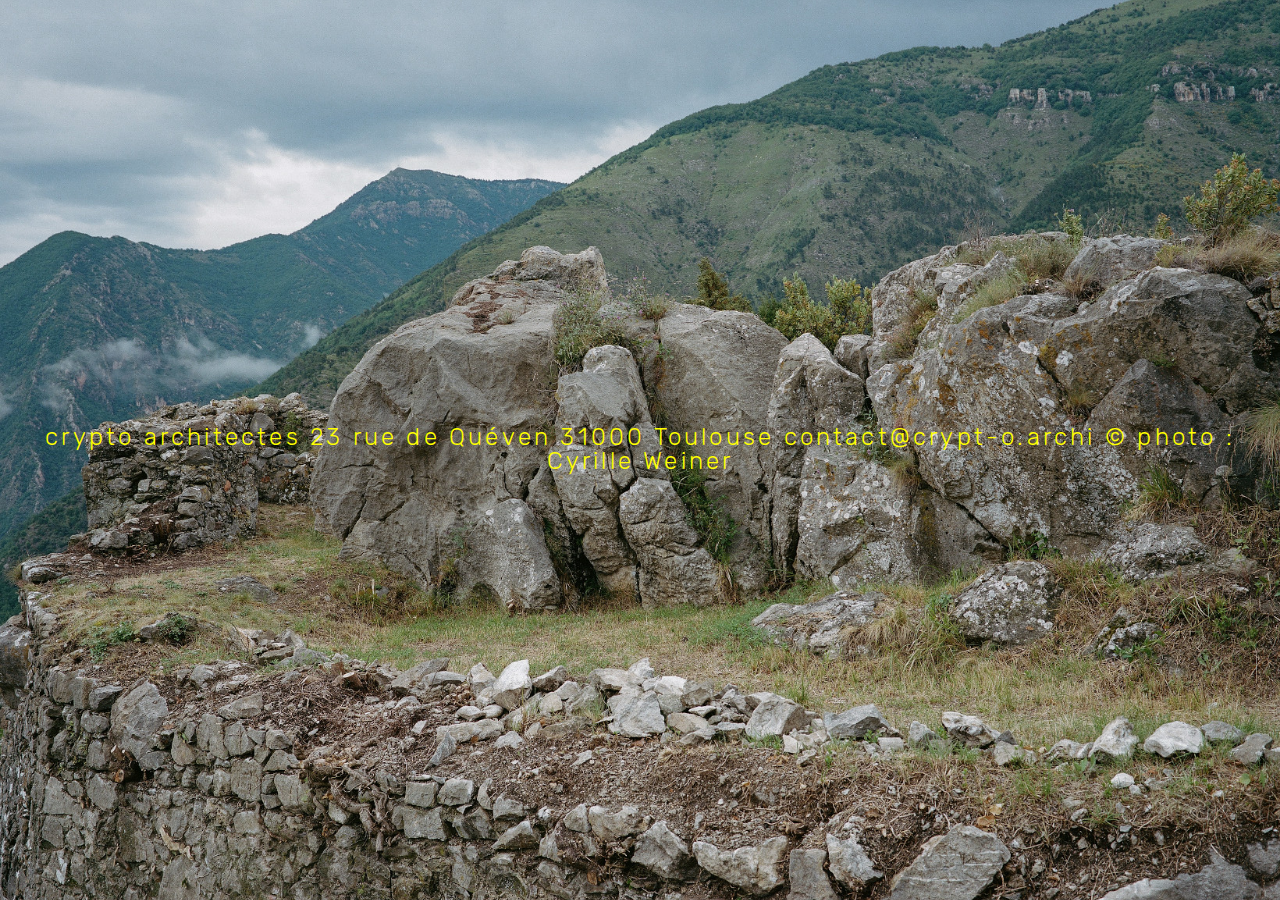
==== index-word-break.html @ 714a98ec "add new version" ====
<!DOCTYPE html>
<html lang="en">

<head>
  <meta charset="UTF-8">
  <meta http-equiv="X-UA-Compatible" content="IE=edge">
  <meta name="viewport" content="width=device-width, initial-scale=1.0">
  <title>Crypto Architectes</title>
</head>
<style>
  @font-face {
    font-family: 'rubiklight';
    src: url('font/rubik-variablefont_wght-webfont.woff2') format('woff2'),
      url('font/rubik-variablefont_wght-webfont.woff') format('woff');
    font-weight: normal;
    font-style: normal;

  }

  html,
  body {
    margin: 0;
    padding: 0;
    border: 0;
    font-size: 100%;
    font: inherit;
    vertical-align: baseline;
  }

  body {
    background: url('images/back-big-device.jpg') no-repeat center fixed;
    background-size: cover;
    display: flex;
    align-items: center;
    justify-content: center;
    height: 100vh;
  }

  .details {
    font-family: rubiklight;
    font-size: 1.5rem;
    color: yellow;
    padding: 10px;
    text-align: center;
    letter-spacing: 0.2rem;
  }

</style>

<body>
  <div class="details">
    <span class="item">crypto architectes</span>
    <span class="item">23 rue de Quéven</span>
    <span class="item">31000 Toulouse</span>
    <span class="item">contact@crypt-o.archi</span>
    <span class="item">© photo : Cyrille Weiner</span>
  </div>
</body>

</html>
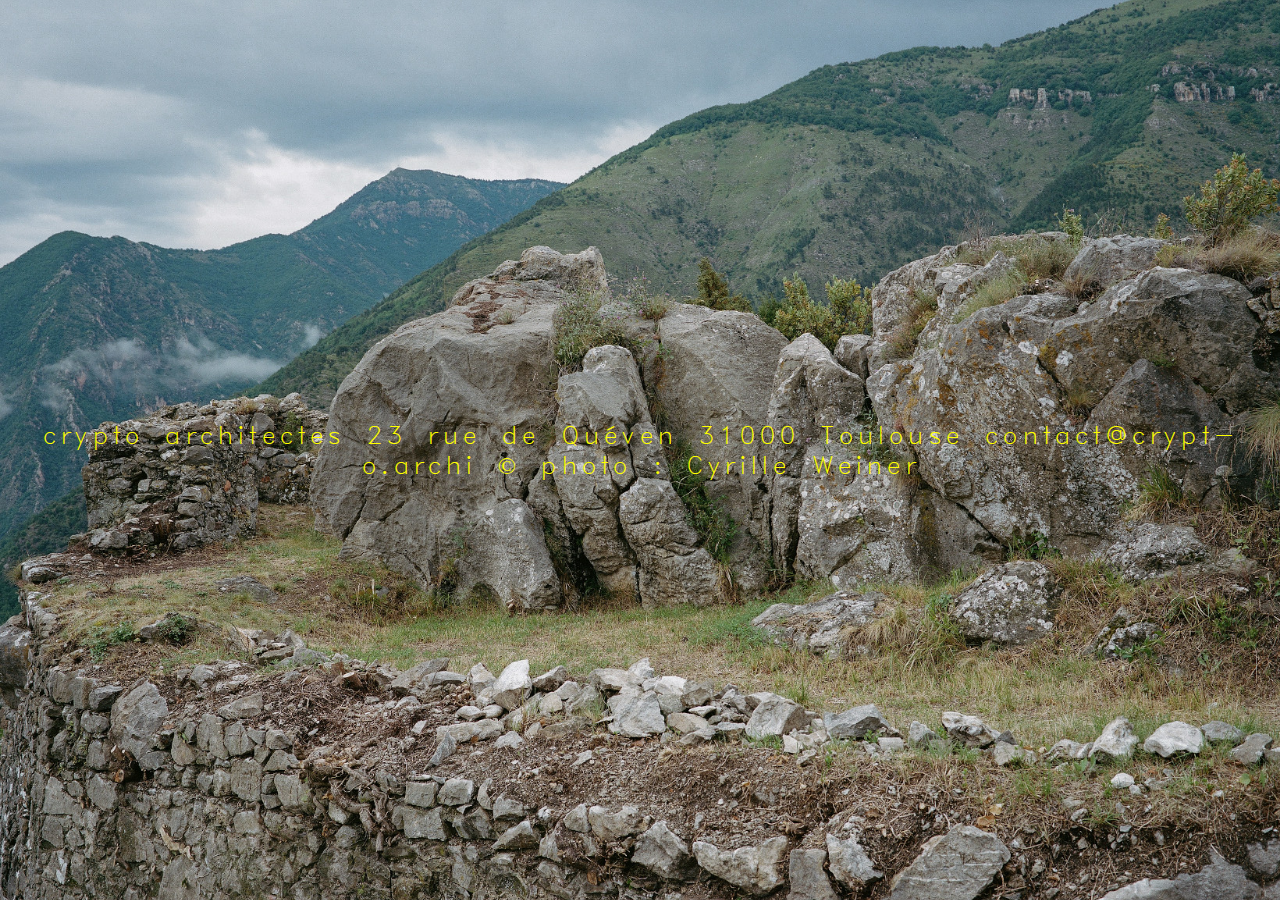
==== commit 5bfa5ed5: "add font" ====
--- a/index-word-break.html
+++ b/index-word-break.html
@@ -10,8 +10,8 @@
 <style>
   @font-face {
     font-family: 'rubiklight';
-    src: url('font/rubik-variablefont_wght-webfont.woff2') format('woff2'),
-      url('font/rubik-variablefont_wght-webfont.woff') format('woff');
+    src: url('font/romand_regular-webfont.woff2') format('woff2'),
+      url('font/romand_regular-webfont.woff') format('woff');
     font-weight: normal;
     font-style: normal;
 
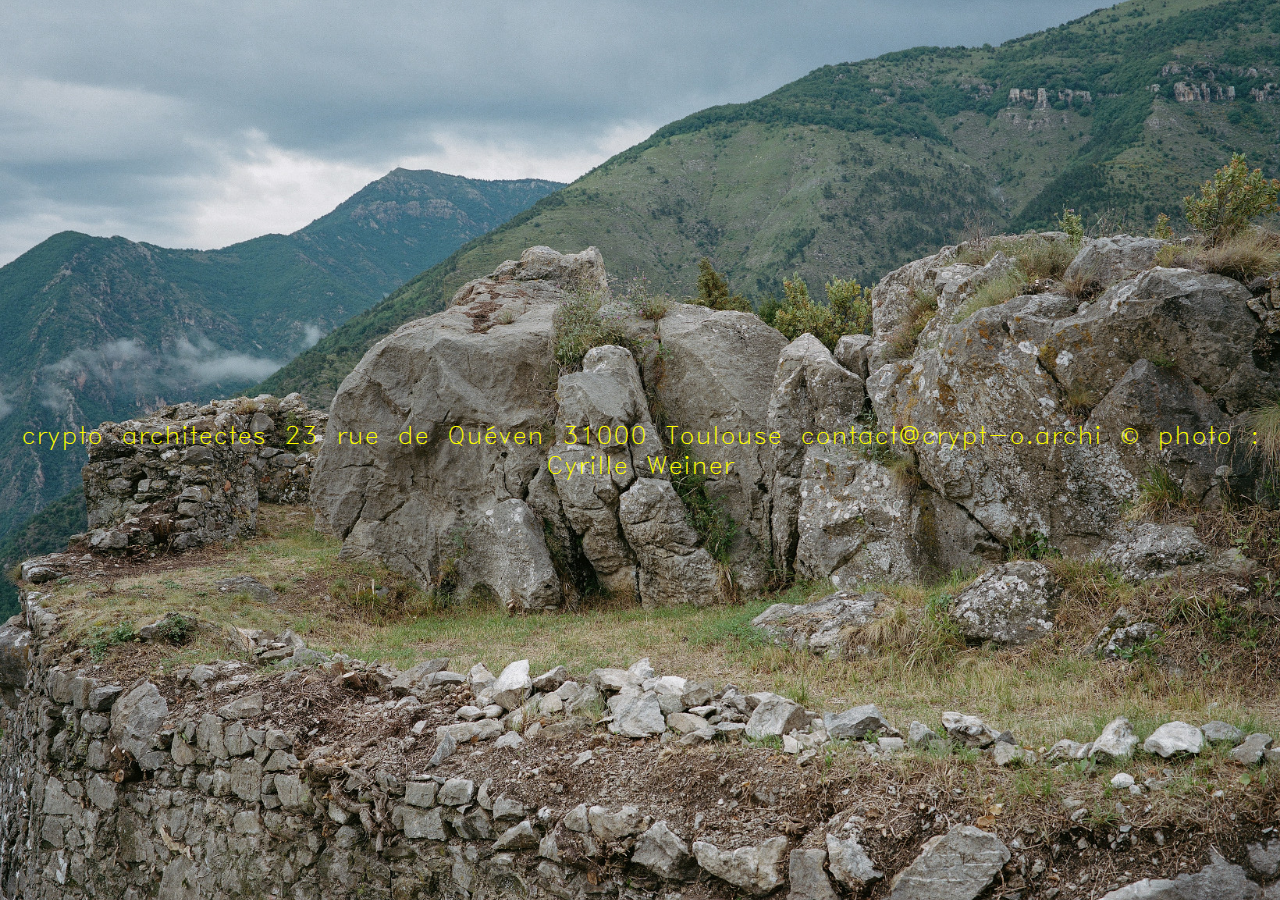
==== commit 0d69ad6c: "update css" ====
--- a/index-word-break.html
+++ b/index-word-break.html
@@ -42,7 +42,6 @@
     color: yellow;
     padding: 10px;
     text-align: center;
-    letter-spacing: 0.2rem;
   }
 
 </style>
